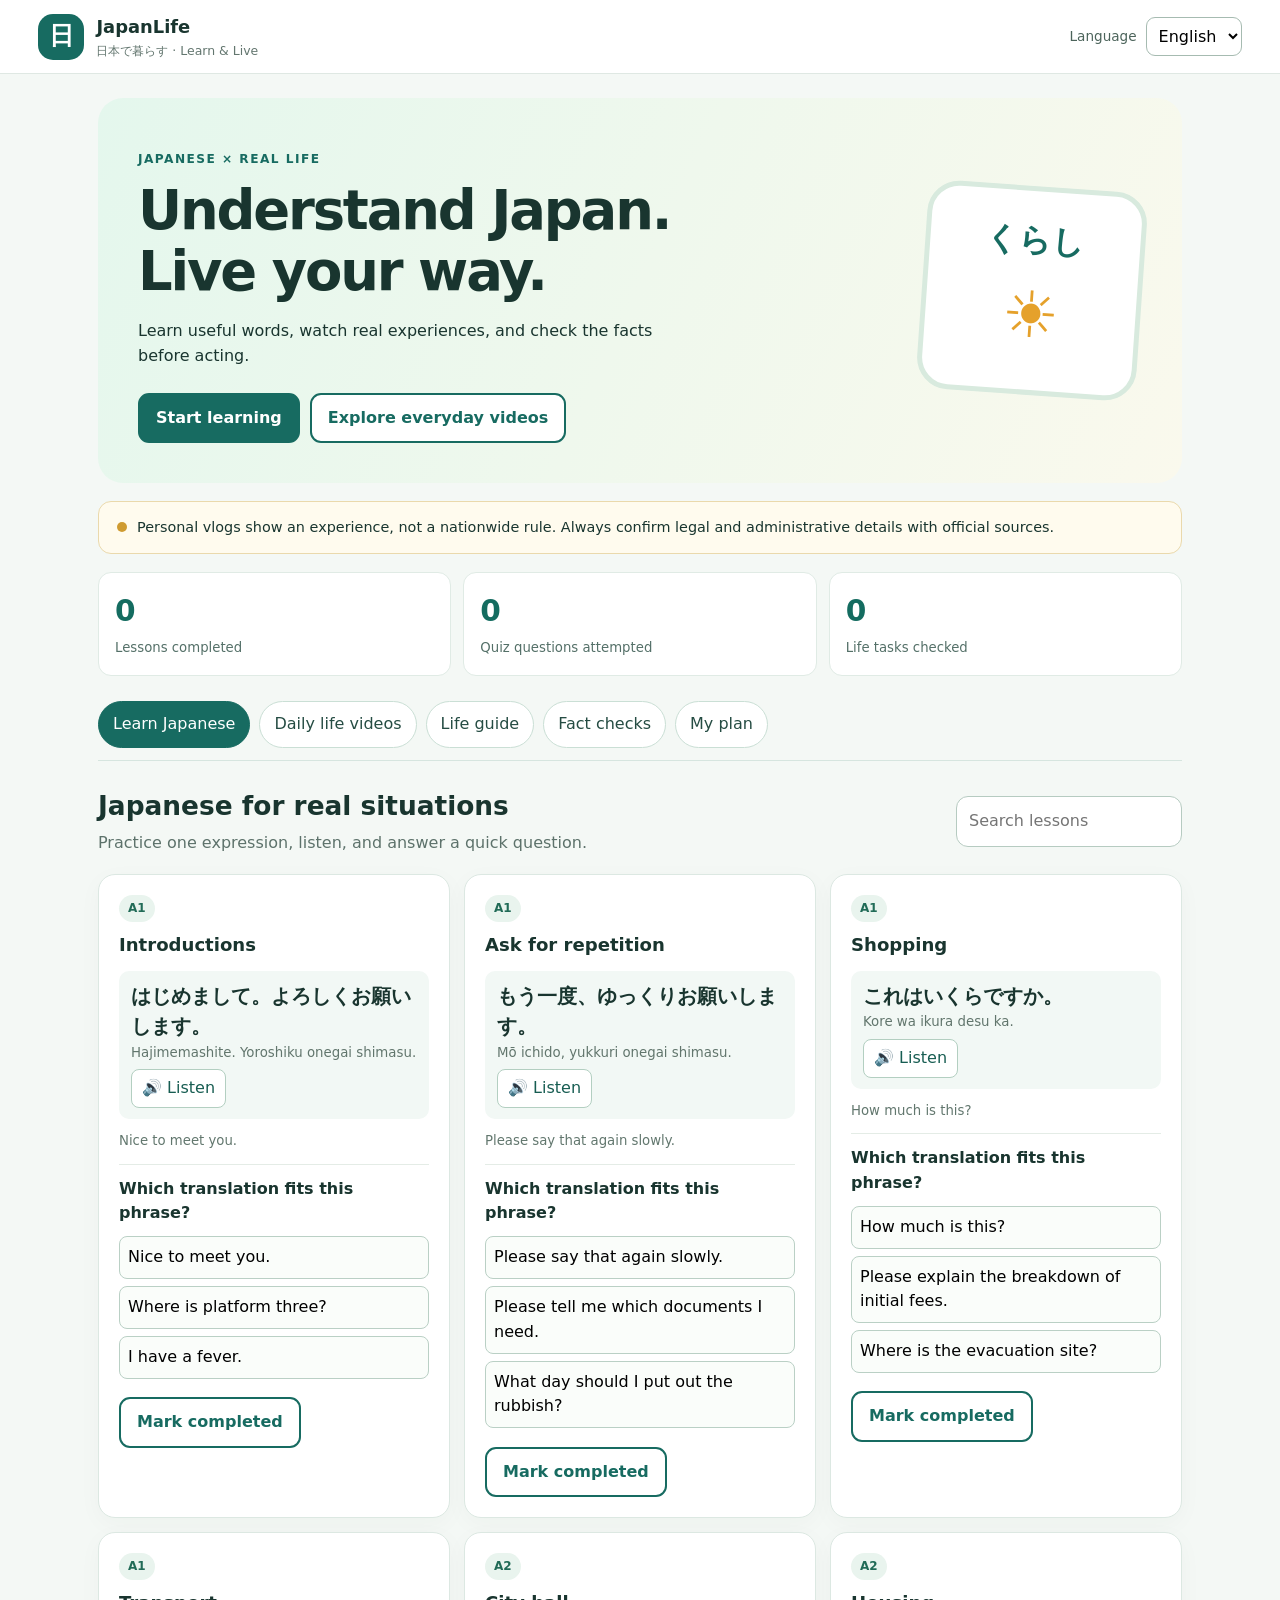
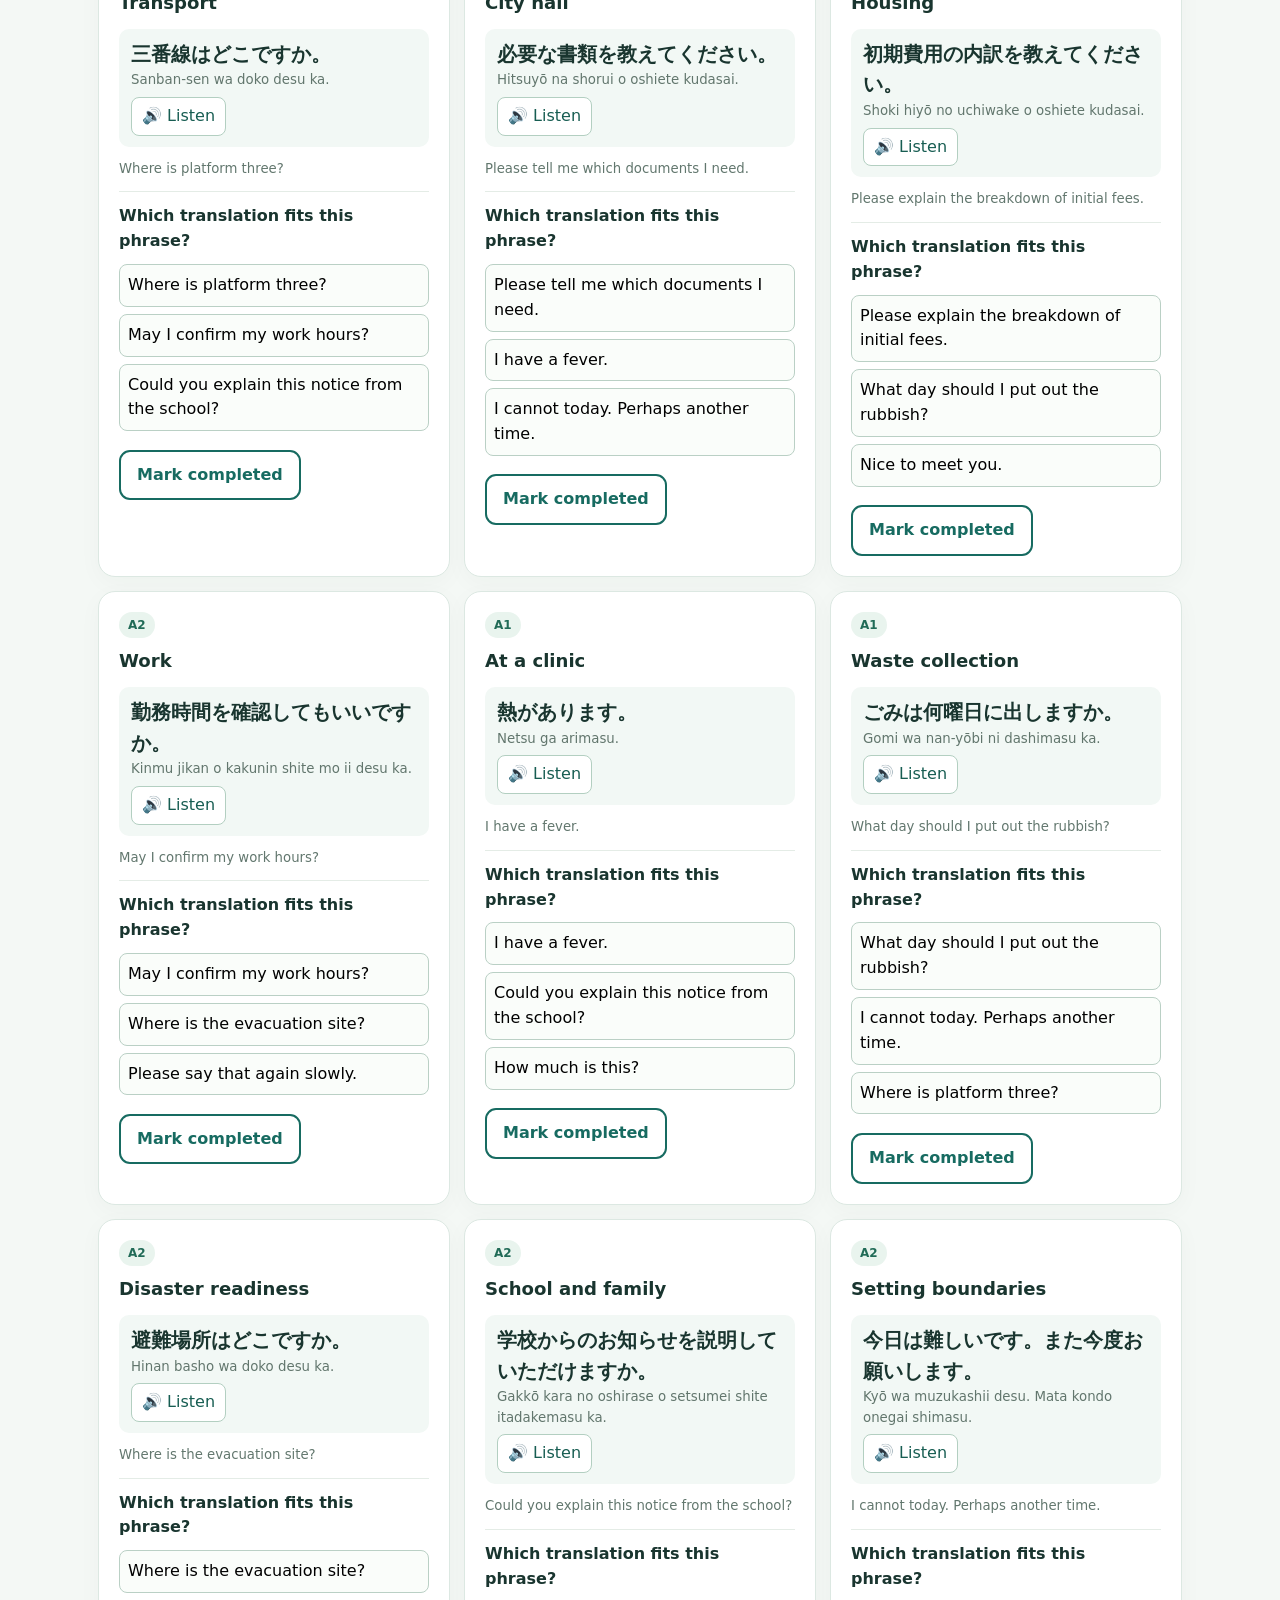
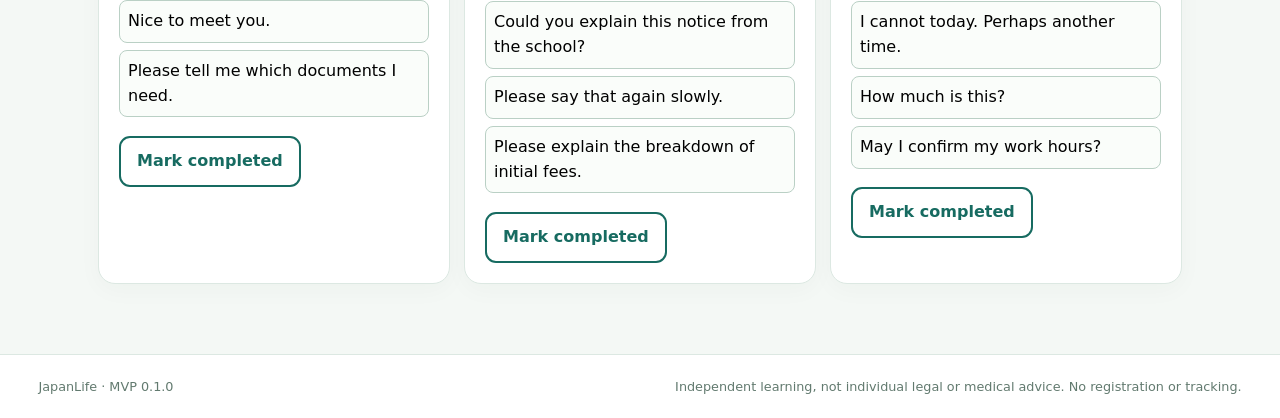
==== index.html @ cf577ec1 "Add JapanLife interactive learning PWA, verified resident vlogs, and Android debug build" ====
<!doctype html>
<html lang="en"><head>
<meta charset="utf-8"><meta name="viewport" content="width=device-width, initial-scale=1">
<meta name="theme-color" content="#14645c">
<meta name="description" content="Learn everyday Japanese, see foreign residents' real experiences, and verify practical information about life in Japan.">
<link rel="manifest" href="./manifest.webmanifest"><link rel="stylesheet" href="./styles.css">
<title>JapanLife | 日本で暮らす</title>
</head><body>
<a href="#main" class="skip">Skip to content</a>
<header class="topbar"><div class="brand"><span class="logo">日</span><span><b>JapanLife</b><small>日本で暮らす · Learn &amp; Live</small></span></div>
<div class="top-actions"><label for="language">Language</label><select id="language" aria-label="Display language"><option value="en">English</option><option value="ja">日本語</option></select></div></header>
<main id="main" class="shell">
<section class="hero"><div><p class="eyebrow" data-t="eyebrow">JAPANESE × REAL LIFE</p><h1 data-t="headline">Understand Japan. Live your way.</h1><p data-t="intro">Learn useful words, watch real experiences, and check the facts before acting.</p><div class="actions"><button id="begin" class="primary" data-t="start">Start learning</button><button id="watchBtn" class="outline" data-t="watch">Explore everyday videos</button></div></div><div class="hero-icon" aria-hidden="true">くらし<br><span>☀</span></div></section>
<div class="notice"><span class="dot"></span><span data-t="principle">Personal vlogs show an experience, not a nationwide rule. Always confirm legal and administrative details with official sources.</span></div>
<div class="stats"><div><b id="completedCount">0</b><span data-t="completed">Lessons completed</span></div><div><b id="practiceCount">0</b><span data-t="practiced">Quiz questions attempted</span></div><div><b id="taskCount">0</b><span data-t="tasksDone">Life tasks checked</span></div></div>
<nav class="tabs" aria-label="Features">
<button data-view="learn" class="active" data-t="learn">Learn Japanese</button>
<button data-view="videos" data-t="videos">Daily life videos</button>
<button data-view="guides" data-t="guides">Life guide</button>
<button data-view="facts" data-t="facts">Fact checks</button>
<button data-view="plan" data-t="plan">My plan</button>
</nav>
<section id="view-learn" class="view"><div class="heading"><div><h2 data-t="learnTitle">Japanese for real situations</h2><p data-t="learnDesc">Practice one expression, listen, and answer a quick question.</p></div><input id="search" type="search" data-placeholder="search" placeholder="Search a topic" aria-label="Search lessons"></div><div id="lessonCards" class="cards"></div></section>
<section id="view-videos" class="view" hidden><div class="heading"><div><h2 data-t="videoTitle">Life, as residents experience it</h2><p data-t="videoDesc">Observe the experience, practice a phrase, then check an official reference. Video links open YouTube only when selected.</p></div></div><div id="videoCards" class="cards"></div></section>
<section id="view-guides" class="view" hidden><div class="heading"><div><h2 data-t="guideTitle">Know what to verify</h2><p data-t="guideDesc">Rules, contracts and social customs are different. Go to the original source for details.</p></div></div><div id="guideCards" class="cards"></div></section>
<section id="view-facts" class="view" hidden><div class="heading"><div><h2 data-t="factsTitle">Check before you worry</h2><p data-t="factsDesc">Replace a scary generalization with a specific verification step.</p></div></div><div id="factCards" class="cards"></div></section>
<section id="view-plan" class="view" hidden><div class="heading"><div><h2 data-t="planTitle">My first steps</h2><p data-t="planDesc">A simple local checklist. Different residents have different obligations.</p></div></div><div id="taskCards" class="checklist"></div><div class="manage"><button id="export" class="outline" data-t="export">Export progress</button><button id="reset" class="outline danger" data-t="reset">Reset progress</button></div></section>
</main>
<footer><span>JapanLife · MVP 0.1.0</span><span data-t="foot">Independent learning, not individual legal or medical advice. No registration or tracking.</span></footer>
<script src="./app.js" defer></script></body></html>
---- styles.css ----
:root{font-family:system-ui,-apple-system,"Segoe UI",sans-serif;color:#19352f;background:#f4f8f5;line-height:1.55;font-size:16px}*{box-sizing:border-box}body{margin:0}button,input,select{font:inherit}button{cursor:pointer}a{color:#126c60}.skip{position:absolute;left:-9999px;top:1rem;background:white;padding:1rem}.skip:focus{left:1rem;z-index:10}.topbar{display:flex;align-items:center;justify-content:space-between;padding:13px max(3vw,18px);background:white;border-bottom:1px solid #dfe8e3;gap:18px}.brand{display:flex;align-items:center;gap:12px}.brand b{font-size:1.12rem;display:block}.brand small{display:block;font-size:.78rem;color:#63766f}.logo{display:grid;place-items:center;width:46px;height:46px;border-radius:15px;background:#176b61;color:white;font-size:25px;font-weight:700}.top-actions{display:flex;gap:9px;align-items:center}.top-actions label{font-size:.85rem;color:#4c645b}.top-actions select{border:1px solid #a6bbb1;border-radius:9px;background:white;padding:8px}.shell{max-width:1120px;margin:auto;padding:24px 18px 70px}.hero{display:flex;align-items:center;justify-content:space-between;gap:24px;padding:40px;background:linear-gradient(115deg,#e4f7ed,#faf9ed);border-radius:25px}.hero h1{font-size:clamp(2rem,4.5vw,3.4rem);line-height:1.12;letter-spacing:-.04em;max-width:640px;margin:8px 0 14px}.hero p{max-width:560px}.eyebrow{color:#176b61;letter-spacing:.12em;font-weight:750;font-size:.76rem}.actions{display:flex;gap:10px;flex-wrap:wrap;margin-top:24px}.primary,.outline{display:inline-block;text-decoration:none;border-radius:11px;padding:11px 16px;border:2px solid #176b61;font-weight:680}.primary{background:#176b61;color:white}.outline{background:white;color:#176b61}.primary:hover,.outline:hover,.tabs button:hover{filter:brightness(.93)}button:focus-visible,a:focus-visible,select:focus-visible,input:focus-visible{outline:3px solid #c88628;outline-offset:2px}.hero-icon{background:white;border:5px solid #d8eade;border-radius:32px;text-align:center;flex:0 0 220px;padding:25px 15px;color:#176b61;font-size:2rem;font-weight:800;transform:rotate(4deg)}.hero-icon span{font-size:4rem;color:#e5a12b}.notice{display:flex;gap:10px;background:#fffbee;border:1px solid #ead9ac;padding:14px 18px;border-radius:13px;margin-top:18px;font-size:.9rem}.dot{width:10px;height:10px;flex:0 0 10px;background:#cf9b31;border-radius:50%;margin-top:6px}.stats{display:grid;grid-template-columns:repeat(3,1fr);gap:12px;margin:18px 0 25px}.stats>div{background:white;border-radius:13px;border:1px solid #e0ebe5;padding:16px}.stats b{display:block;color:#146c60;font-size:1.85rem}.stats span{font-size:.83rem;color:#547068}.tabs{display:flex;flex-wrap:wrap;gap:9px;border-bottom:1px solid #d6e5df;padding-bottom:12px}.tabs button{border:1px solid #cadfd5;background:white;padding:10px 14px;border-radius:100px;color:#254c43}.tabs button.active{background:#176b61;color:white;border-color:#176b61}.heading{display:flex;align-items:center;justify-content:space-between;gap:18px;margin:25px 0 18px}.heading h2{margin:0;font-size:1.65rem}.heading p{margin:4px 0 0;color:#5d726b}.heading input{max-width:300px;padding:12px;border:1px solid #b6cbc1;border-radius:12px}.cards{display:grid;grid-template-columns:repeat(auto-fill,minmax(290px,1fr));gap:14px}.card{background:white;padding:20px;border-radius:17px;border:1px solid #dce8e2;box-shadow:0 6px 24px #153d2608}.card h3{margin:9px 0 8px;font-size:1.13rem}.card p{margin:9px 0}.pill{display:inline-block;background:#e9f4ee;color:#216b57;border-radius:100px;padding:4px 9px;font-size:.75rem;font-weight:700}.pill.warning{background:#fff2db;color:#865b18}.phrase{background:#f2f8f5;border-radius:10px;padding:11px 12px;margin:12px 0}.phrase strong{font-size:1.23rem;display:block}.phrase small{display:block;color:#62766d}.phrase button{border:1px solid #b3cfc1;border-radius:8px;background:white;padding:6px 10px;margin-top:6px;color:#175d52}.quiz{border-top:1px solid #e4ece6;margin-top:12px;padding-top:12px}.choices{display:flex;flex-direction:column;align-items:stretch;gap:7px;margin-top:10px}.choices button{border:1px solid #bad0c5;background:#fafdfa;border-radius:8px;padding:8px;text-align:left}.choices button.correct{background:#e6f7e5;border-color:#56a268}.choices button.wrong{background:#fff0ef;border-color:#c57972}.feedback{min-height:1.3em;font-size:.88rem;font-weight:650}.card .links{display:flex;gap:12px;flex-wrap:wrap;margin-top:15px}.card .links a{overflow-wrap:anywhere;font-weight:650;font-size:.9rem}.meta{font-size:.83rem;color:#62776e}.watch{border-left:4px solid #dfad4f;padding-left:10px;background:#fffaf0}.checklist{display:grid;gap:9px;max-width:800px}.check{display:flex;align-items:center;gap:12px;padding:15px;background:white;border-radius:13px;border:1px solid #dce8e2}.check input{width:21px;height:21px;accent-color:#176b61}.check span{flex:1}.manage{display:flex;gap:10px;flex-wrap:wrap;margin-top:20px}.danger{color:#a94339;border-color:#d5a7a1}footer{display:flex;justify-content:space-between;gap:10px;padding:22px max(3vw,18px);font-size:.8rem;color:#627a6f;background:white;border-top:1px solid #dce8e2}[hidden]{display:none!important}@media(max-width:670px){.hero{padding:25px 20px}.hero-icon{display:none}.stats b{font-size:1.45rem}.stats>div{padding:10px}.heading{align-items:stretch;flex-direction:column}.heading input{max-width:none}.top-actions label{display:none}footer{flex-direction:column}.shell{padding:16px 12px 50px}.card{padding:16px}}
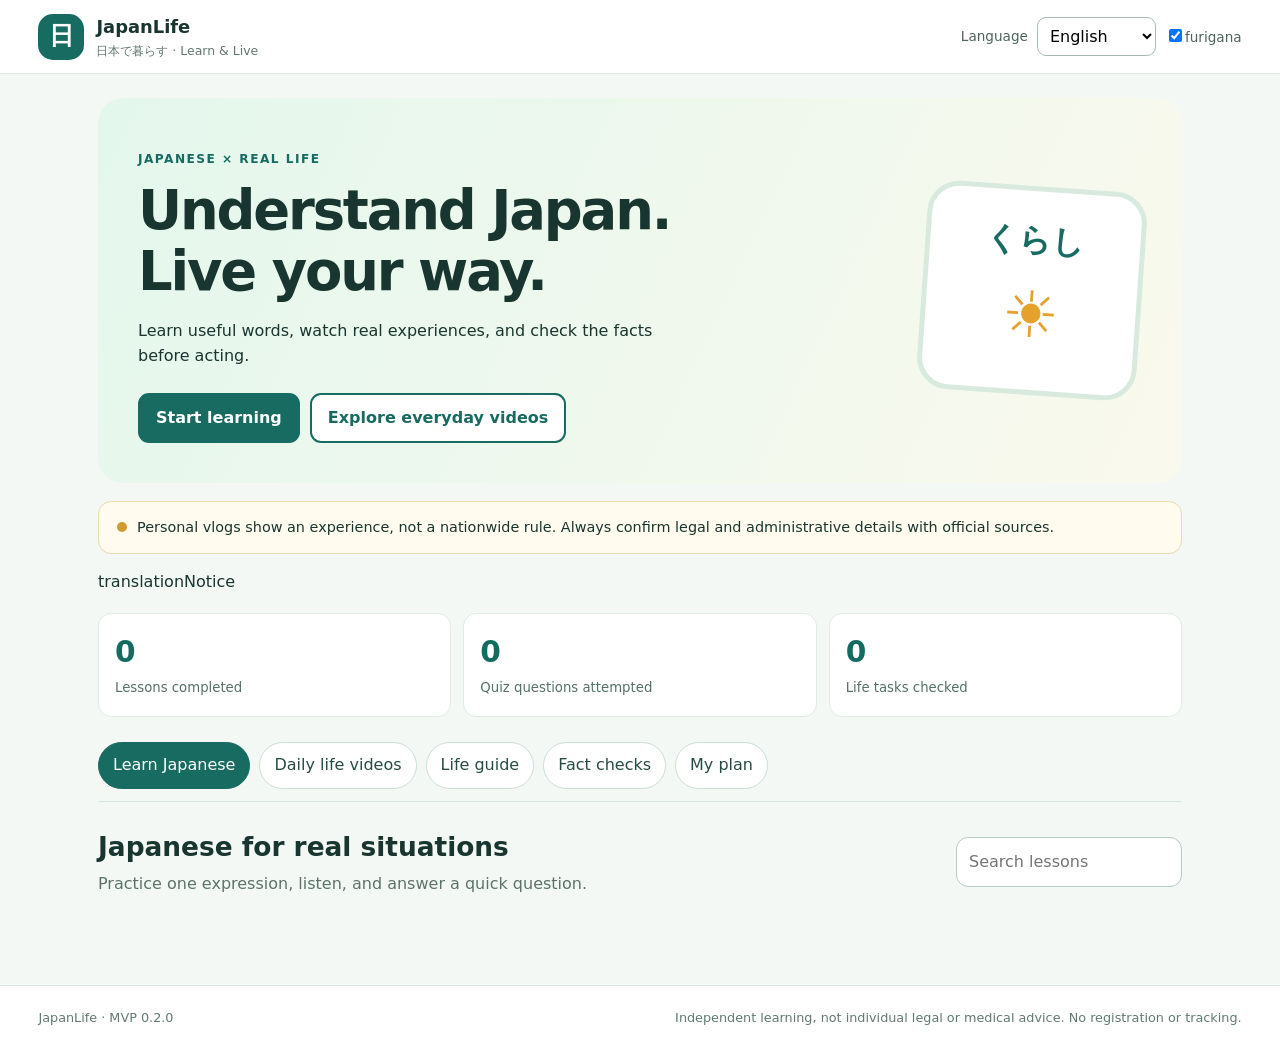
==== commit 7678c2a7: "Enable multilingual UI, ruby settings, and updated Android assets: index.html" ====
--- a/index.html
+++ b/index.html
@@ -8,11 +8,11 @@
 </head><body>
 <a href="#main" class="skip">Skip to content</a>
 <header class="topbar"><div class="brand"><span class="logo">日</span><span><b>JapanLife</b><small>日本で暮らす · Learn &amp; Live</small></span></div>
-<div class="top-actions"><label for="language">Language</label><select id="language" aria-label="Display language"><option value="en">English</option><option value="ja">日本語</option></select></div></header>
+<div class="top-actions"><label for="language" class="language-label">Language</label><select id="language" aria-label="Display language"><option value="en">English</option><option value="ja">日本語</option><option value="zh">简体中文</option><option value="vi">Tiếng Việt</option><option value="ne">नेपाली</option></select><label class="ruby-control" for="furigana"><input type="checkbox" id="furigana" checked><span data-t="furigana">Show furigana</span></label></div></header>
 <main id="main" class="shell">
 <section class="hero"><div><p class="eyebrow" data-t="eyebrow">JAPANESE × REAL LIFE</p><h1 data-t="headline">Understand Japan. Live your way.</h1><p data-t="intro">Learn useful words, watch real experiences, and check the facts before acting.</p><div class="actions"><button id="begin" class="primary" data-t="start">Start learning</button><button id="watchBtn" class="outline" data-t="watch">Explore everyday videos</button></div></div><div class="hero-icon" aria-hidden="true">くらし<br><span>☀</span></div></section>
 <div class="notice"><span class="dot"></span><span data-t="principle">Personal vlogs show an experience, not a nationwide rule. Always confirm legal and administrative details with official sources.</span></div>
-<div class="stats"><div><b id="completedCount">0</b><span data-t="completed">Lessons completed</span></div><div><b id="practiceCount">0</b><span data-t="practiced">Quiz questions attempted</span></div><div><b id="taskCount">0</b><span data-t="tasksDone">Life tasks checked</span></div></div>
+<p class="translation-notice" data-t="translationNotice">Translations are beta; verify important information with official sources.</p><div class="stats"><div><b id="completedCount">0</b><span data-t="completed">Lessons completed</span></div><div><b id="practiceCount">0</b><span data-t="practiced">Quiz questions attempted</span></div><div><b id="taskCount">0</b><span data-t="tasksDone">Life tasks checked</span></div></div>
 <nav class="tabs" aria-label="Features">
 <button data-view="learn" class="active" data-t="learn">Learn Japanese</button>
 <button data-view="videos" data-t="videos">Daily life videos</button>
@@ -26,5 +26,5 @@
 <section id="view-facts" class="view" hidden><div class="heading"><div><h2 data-t="factsTitle">Check before you worry</h2><p data-t="factsDesc">Replace a scary generalization with a specific verification step.</p></div></div><div id="factCards" class="cards"></div></section>
 <section id="view-plan" class="view" hidden><div class="heading"><div><h2 data-t="planTitle">My first steps</h2><p data-t="planDesc">A simple local checklist. Different residents have different obligations.</p></div></div><div id="taskCards" class="checklist"></div><div class="manage"><button id="export" class="outline" data-t="export">Export progress</button><button id="reset" class="outline danger" data-t="reset">Reset progress</button></div></section>
 </main>
-<footer><span>JapanLife · MVP 0.1.0</span><span data-t="foot">Independent learning, not individual legal or medical advice. No registration or tracking.</span></footer>
-<script src="./app.js" defer></script></body></html>+<footer><span>JapanLife · MVP 0.2.0</span><span data-t="foot">Independent learning, not individual legal or medical advice. No registration or tracking.</span></footer>
+<script src="./i18n.js" defer></script><script src="./furigana.js" defer></script><script src="./app.js" defer></script></body></html>
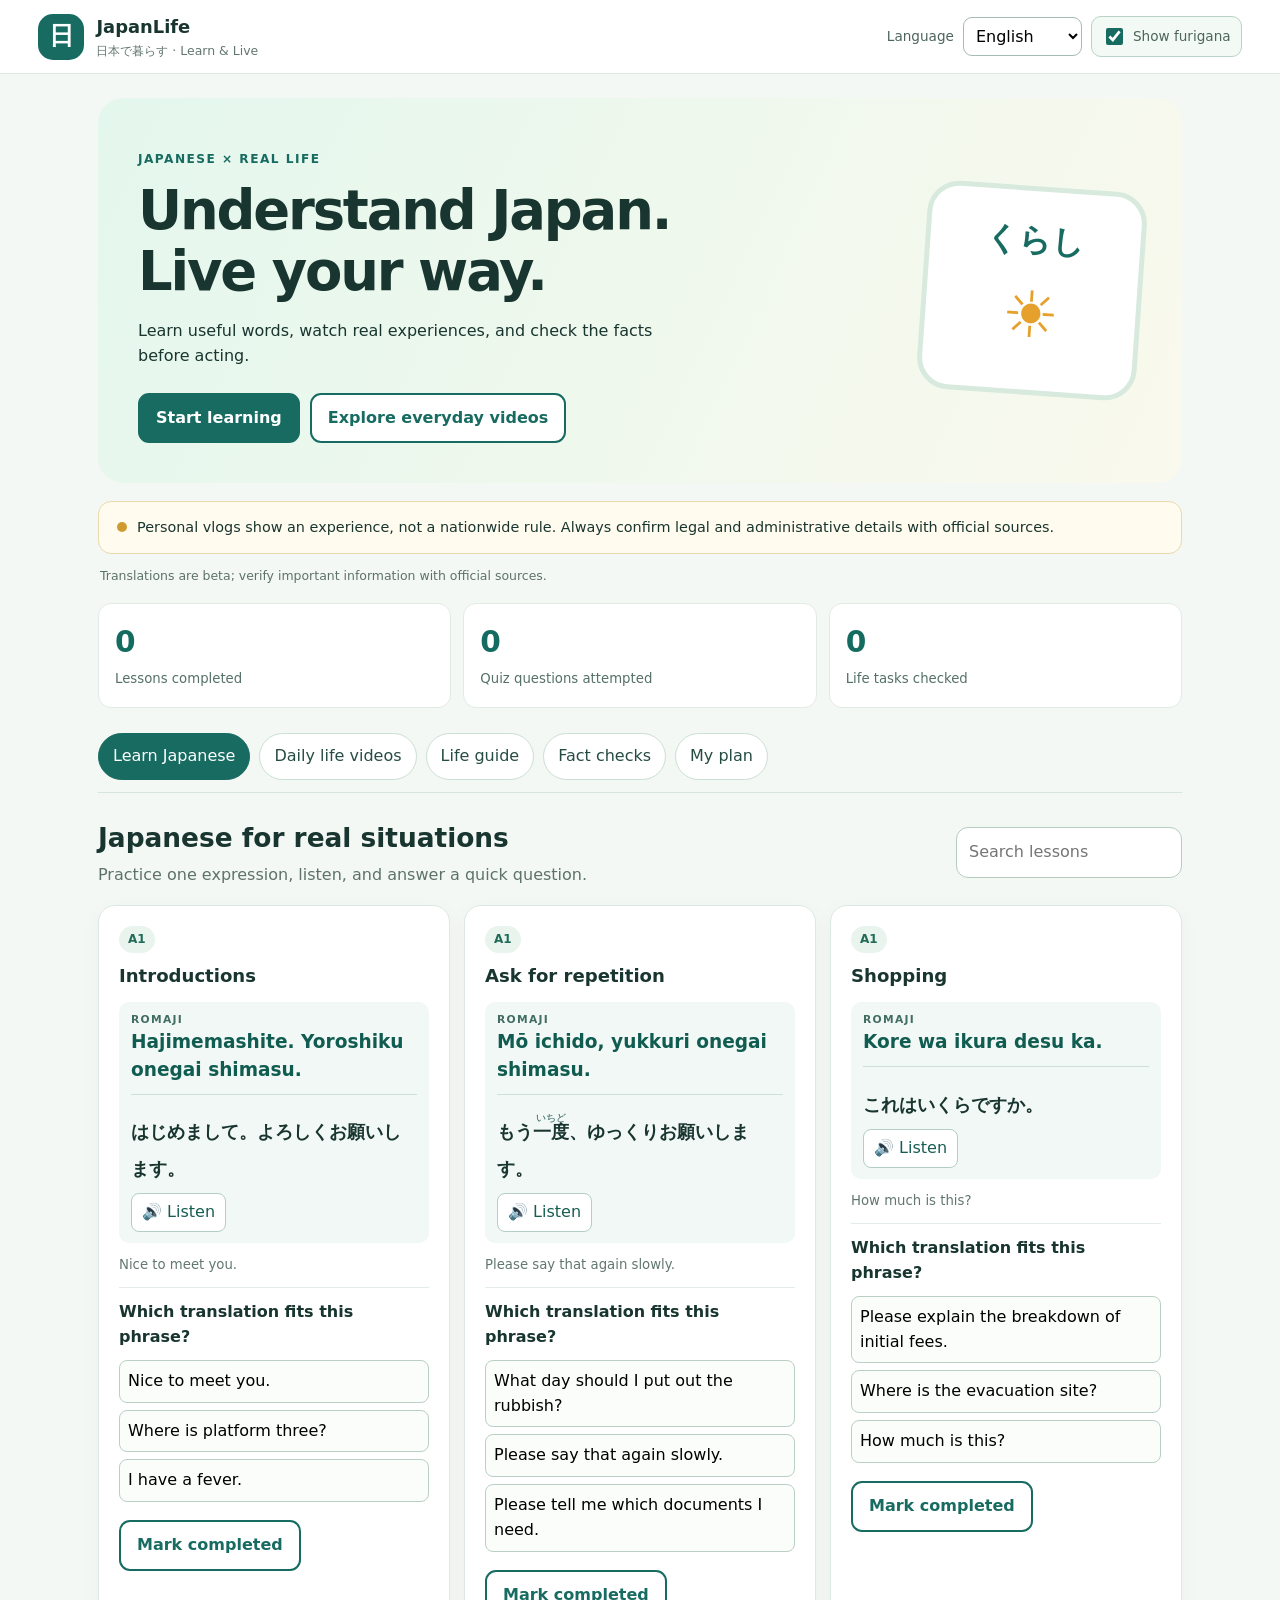
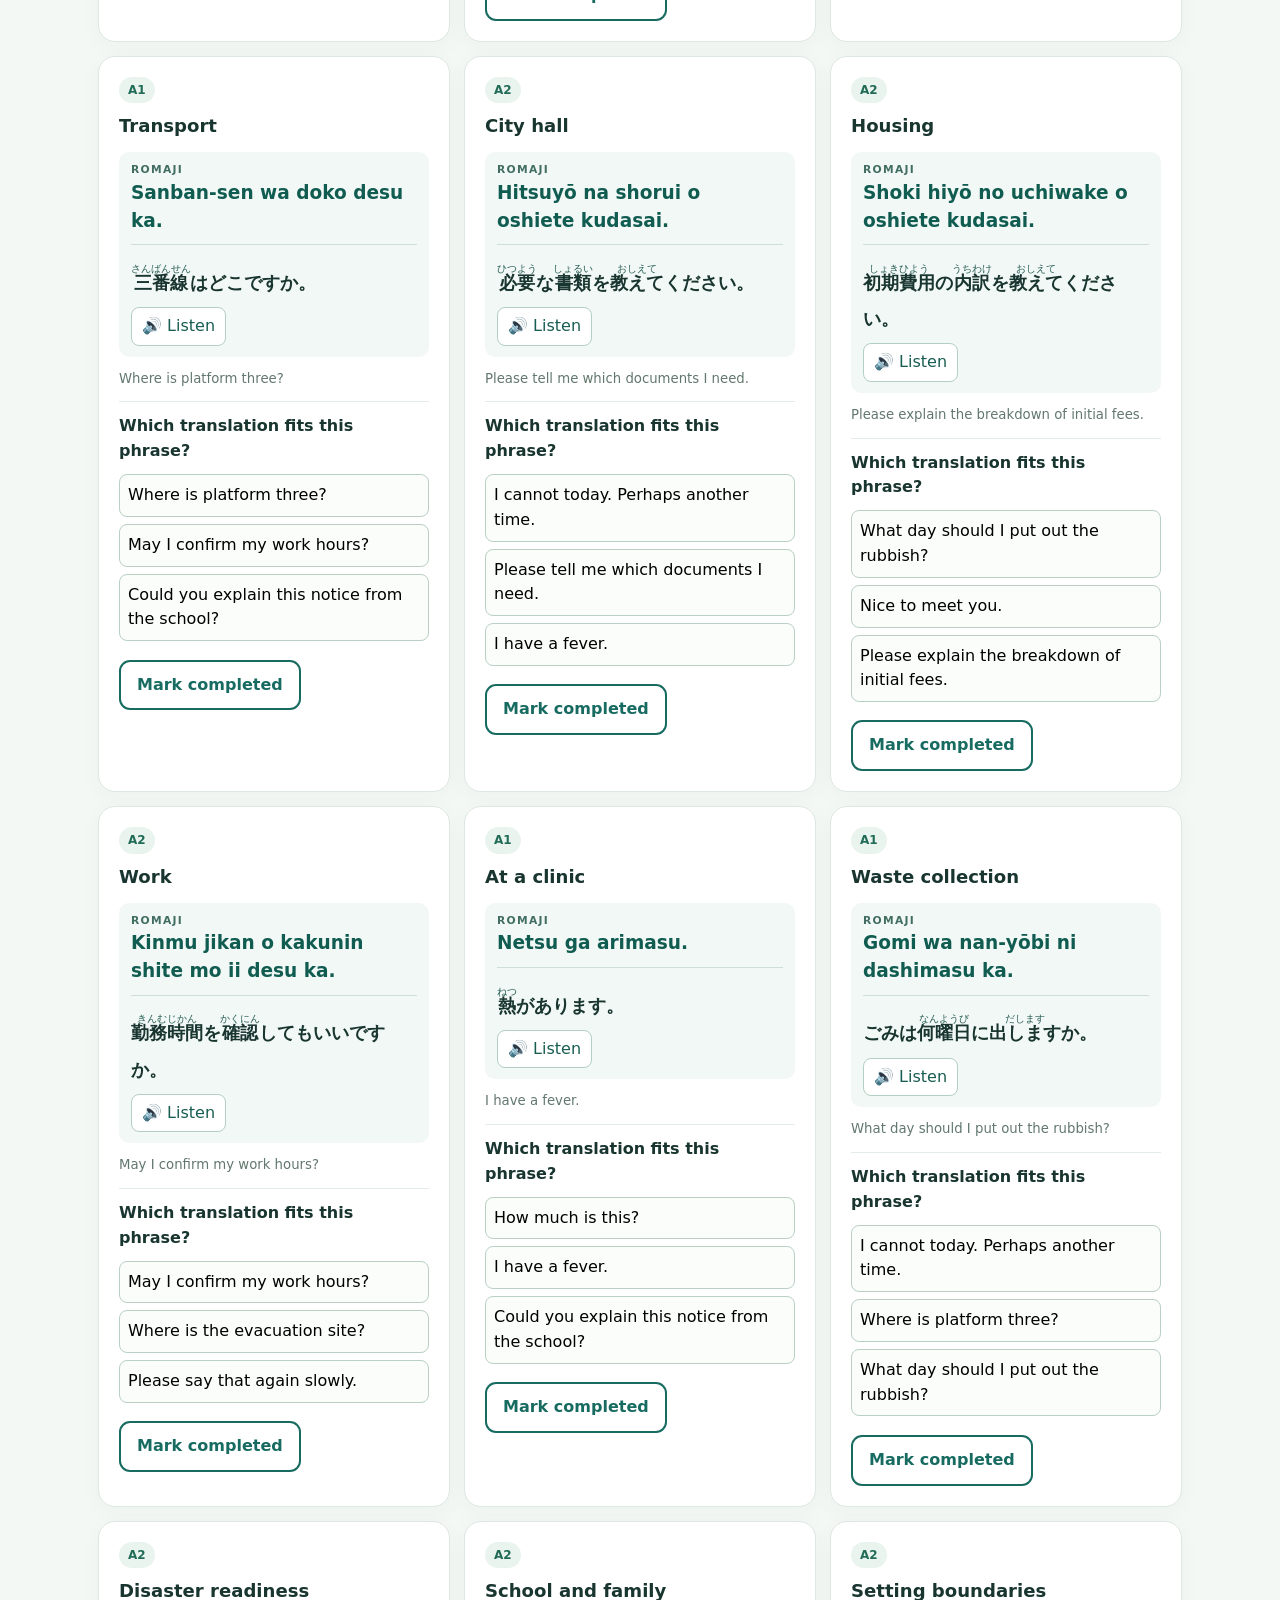
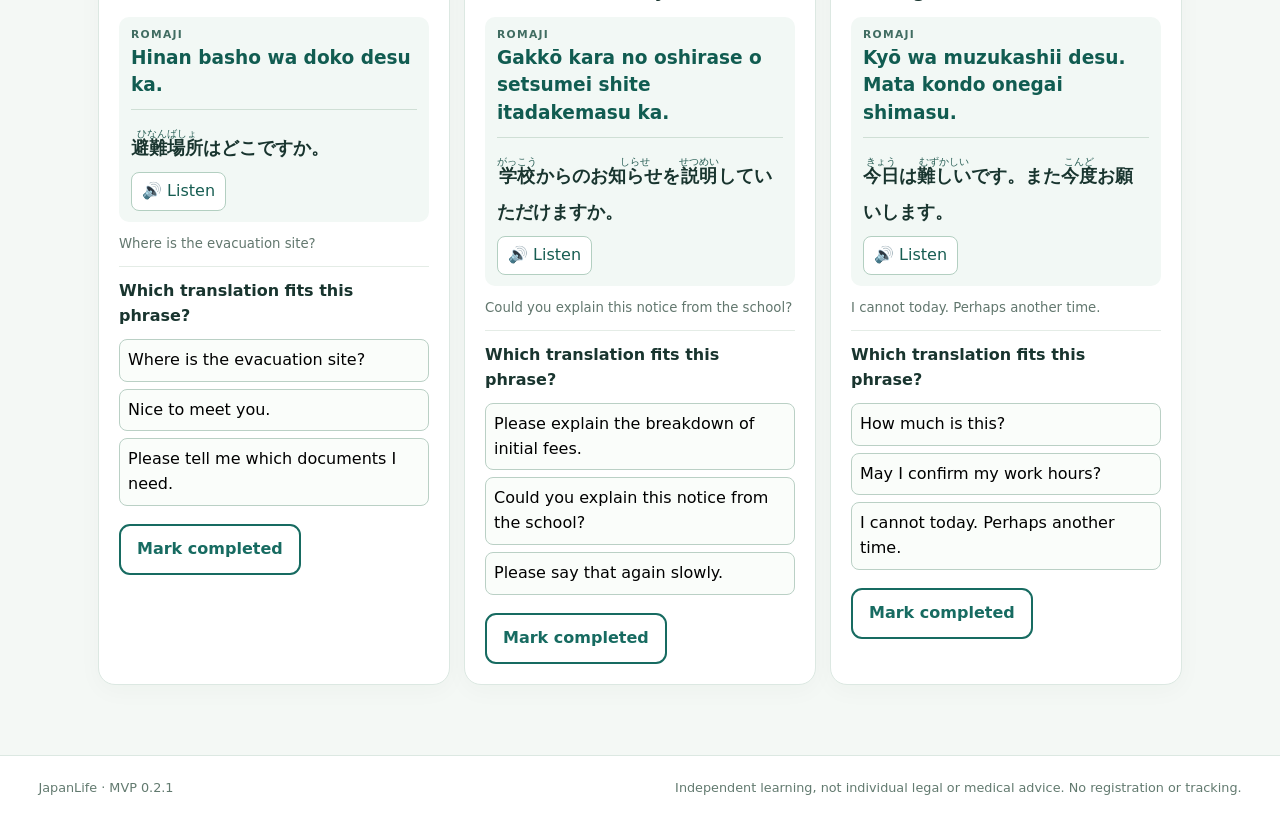
==== commit 619ba11e: "Update app version in footer" ====
--- a/index.html
+++ b/index.html
@@ -26,5 +26,5 @@
 <section id="view-facts" class="view" hidden><div class="heading"><div><h2 data-t="factsTitle">Check before you worry</h2><p data-t="factsDesc">Replace a scary generalization with a specific verification step.</p></div></div><div id="factCards" class="cards"></div></section>
 <section id="view-plan" class="view" hidden><div class="heading"><div><h2 data-t="planTitle">My first steps</h2><p data-t="planDesc">A simple local checklist. Different residents have different obligations.</p></div></div><div id="taskCards" class="checklist"></div><div class="manage"><button id="export" class="outline" data-t="export">Export progress</button><button id="reset" class="outline danger" data-t="reset">Reset progress</button></div></section>
 </main>
-<footer><span>JapanLife · MVP 0.2.0</span><span data-t="foot">Independent learning, not individual legal or medical advice. No registration or tracking.</span></footer>
+<footer><span>JapanLife · MVP 0.2.1</span><span data-t="foot">Independent learning, not individual legal or medical advice. No registration or tracking.</span></footer>
 <script src="./i18n.js" defer></script><script src="./furigana.js" defer></script><script src="./app.js" defer></script></body></html>
--- a/styles.css
+++ b/styles.css
@@ -1 +1,54 @@
-:root{font-family:system-ui,-apple-system,"Segoe UI",sans-serif;color:#19352f;background:#f4f8f5;line-height:1.55;font-size:16px}*{box-sizing:border-box}body{margin:0}button,input,select{font:inherit}button{cursor:pointer}a{color:#126c60}.skip{position:absolute;left:-9999px;top:1rem;background:white;padding:1rem}.skip:focus{left:1rem;z-index:10}.topbar{display:flex;align-items:center;justify-content:space-between;padding:13px max(3vw,18px);background:white;border-bottom:1px solid #dfe8e3;gap:18px}.brand{display:flex;align-items:center;gap:12px}.brand b{font-size:1.12rem;display:block}.brand small{display:block;font-size:.78rem;color:#63766f}.logo{display:grid;place-items:center;width:46px;height:46px;border-radius:15px;background:#176b61;color:white;font-size:25px;font-weight:700}.top-actions{display:flex;gap:9px;align-items:center}.top-actions label{font-size:.85rem;color:#4c645b}.top-actions select{border:1px solid #a6bbb1;border-radius:9px;background:white;padding:8px}.shell{max-width:1120px;margin:auto;padding:24px 18px 70px}.hero{display:flex;align-items:center;justify-content:space-between;gap:24px;padding:40px;background:linear-gradient(115deg,#e4f7ed,#faf9ed);border-radius:25px}.hero h1{font-size:clamp(2rem,4.5vw,3.4rem);line-height:1.12;letter-spacing:-.04em;max-width:640px;margin:8px 0 14px}.hero p{max-width:560px}.eyebrow{color:#176b61;letter-spacing:.12em;font-weight:750;font-size:.76rem}.actions{display:flex;gap:10px;flex-wrap:wrap;margin-top:24px}.primary,.outline{display:inline-block;text-decoration:none;border-radius:11px;padding:11px 16px;border:2px solid #176b61;font-weight:680}.primary{background:#176b61;color:white}.outline{background:white;color:#176b61}.primary:hover,.outline:hover,.tabs button:hover{filter:brightness(.93)}button:focus-visible,a:focus-visible,select:focus-visible,input:focus-visible{outline:3px solid #c88628;outline-offset:2px}.hero-icon{background:white;border:5px solid #d8eade;border-radius:32px;text-align:center;flex:0 0 220px;padding:25px 15px;color:#176b61;font-size:2rem;font-weight:800;transform:rotate(4deg)}.hero-icon span{font-size:4rem;color:#e5a12b}.notice{display:flex;gap:10px;background:#fffbee;border:1px solid #ead9ac;padding:14px 18px;border-radius:13px;margin-top:18px;font-size:.9rem}.dot{width:10px;height:10px;flex:0 0 10px;background:#cf9b31;border-radius:50%;margin-top:6px}.stats{display:grid;grid-template-columns:repeat(3,1fr);gap:12px;margin:18px 0 25px}.stats>div{background:white;border-radius:13px;border:1px solid #e0ebe5;padding:16px}.stats b{display:block;color:#146c60;font-size:1.85rem}.stats span{font-size:.83rem;color:#547068}.tabs{display:flex;flex-wrap:wrap;gap:9px;border-bottom:1px solid #d6e5df;padding-bottom:12px}.tabs button{border:1px solid #cadfd5;background:white;padding:10px 14px;border-radius:100px;color:#254c43}.tabs button.active{background:#176b61;color:white;border-color:#176b61}.heading{display:flex;align-items:center;justify-content:space-between;gap:18px;margin:25px 0 18px}.heading h2{margin:0;font-size:1.65rem}.heading p{margin:4px 0 0;color:#5d726b}.heading input{max-width:300px;padding:12px;border:1px solid #b6cbc1;border-radius:12px}.cards{display:grid;grid-template-columns:repeat(auto-fill,minmax(290px,1fr));gap:14px}.card{background:white;padding:20px;border-radius:17px;border:1px solid #dce8e2;box-shadow:0 6px 24px #153d2608}.card h3{margin:9px 0 8px;font-size:1.13rem}.card p{margin:9px 0}.pill{display:inline-block;background:#e9f4ee;color:#216b57;border-radius:100px;padding:4px 9px;font-size:.75rem;font-weight:700}.pill.warning{background:#fff2db;color:#865b18}.phrase{background:#f2f8f5;border-radius:10px;padding:11px 12px;margin:12px 0}.phrase strong{font-size:1.23rem;display:block}.phrase small{display:block;color:#62766d}.phrase button{border:1px solid #b3cfc1;border-radius:8px;background:white;padding:6px 10px;margin-top:6px;color:#175d52}.quiz{border-top:1px solid #e4ece6;margin-top:12px;padding-top:12px}.choices{display:flex;flex-direction:column;align-items:stretch;gap:7px;margin-top:10px}.choices button{border:1px solid #bad0c5;background:#fafdfa;border-radius:8px;padding:8px;text-align:left}.choices button.correct{background:#e6f7e5;border-color:#56a268}.choices button.wrong{background:#fff0ef;border-color:#c57972}.feedback{min-height:1.3em;font-size:.88rem;font-weight:650}.card .links{display:flex;gap:12px;flex-wrap:wrap;margin-top:15px}.card .links a{overflow-wrap:anywhere;font-weight:650;font-size:.9rem}.meta{font-size:.83rem;color:#62776e}.watch{border-left:4px solid #dfad4f;padding-left:10px;background:#fffaf0}.checklist{display:grid;gap:9px;max-width:800px}.check{display:flex;align-items:center;gap:12px;padding:15px;background:white;border-radius:13px;border:1px solid #dce8e2}.check input{width:21px;height:21px;accent-color:#176b61}.check span{flex:1}.manage{display:flex;gap:10px;flex-wrap:wrap;margin-top:20px}.danger{color:#a94339;border-color:#d5a7a1}footer{display:flex;justify-content:space-between;gap:10px;padding:22px max(3vw,18px);font-size:.8rem;color:#627a6f;background:white;border-top:1px solid #dce8e2}[hidden]{display:none!important}@media(max-width:670px){.hero{padding:25px 20px}.hero-icon{display:none}.stats b{font-size:1.45rem}.stats>div{padding:10px}.heading{align-items:stretch;flex-direction:column}.heading input{max-width:none}.top-actions label{display:none}footer{flex-direction:column}.shell{padding:16px 12px 50px}.card{padding:16px}}+:root{font-family:system-ui,-apple-system,"Segoe UI",sans-serif;color:#19352f;background:#f4f8f5;line-height:1.55;font-size:16px}*{box-sizing:border-box}body{margin:0}button,input,select{font:inherit}button{cursor:pointer}a{color:#126c60}.skip{position:absolute;left:-9999px;top:1rem;background:white;padding:1rem}.skip:focus{left:1rem;z-index:10}.topbar{display:flex;align-items:center;justify-content:space-between;padding:13px max(3vw,18px);background:white;border-bottom:1px solid #dfe8e3;gap:18px}.brand{display:flex;align-items:center;gap:12px}.brand b{font-size:1.12rem;display:block}.brand small{display:block;font-size:.78rem;color:#63766f}.logo{display:grid;place-items:center;width:46px;height:46px;border-radius:15px;background:#176b61;color:white;font-size:25px;font-weight:700}.top-actions{display:flex;gap:9px;align-items:center}.top-actions label{font-size:.85rem;color:#4c645b}.top-actions select{border:1px solid #a6bbb1;border-radius:9px;background:white;padding:8px}.shell{max-width:1120px;margin:auto;padding:24px 18px 70px}.hero{display:flex;align-items:center;justify-content:space-between;gap:24px;padding:40px;background:linear-gradient(115deg,#e4f7ed,#faf9ed);border-radius:25px}.hero h1{font-size:clamp(2rem,4.5vw,3.4rem);line-height:1.12;letter-spacing:-.04em;max-width:640px;margin:8px 0 14px}.hero p{max-width:560px}.eyebrow{color:#176b61;letter-spacing:.12em;font-weight:750;font-size:.76rem}.actions{display:flex;gap:10px;flex-wrap:wrap;margin-top:24px}.primary,.outline{display:inline-block;text-decoration:none;border-radius:11px;padding:11px 16px;border:2px solid #176b61;font-weight:680}.primary{background:#176b61;color:white}.outline{background:white;color:#176b61}.primary:hover,.outline:hover,.tabs button:hover{filter:brightness(.93)}button:focus-visible,a:focus-visible,select:focus-visible,input:focus-visible{outline:3px solid #c88628;outline-offset:2px}.hero-icon{background:white;border:5px solid #d8eade;border-radius:32px;text-align:center;flex:0 0 220px;padding:25px 15px;color:#176b61;font-size:2rem;font-weight:800;transform:rotate(4deg)}.hero-icon span{font-size:4rem;color:#e5a12b}.notice{display:flex;gap:10px;background:#fffbee;border:1px solid #ead9ac;padding:14px 18px;border-radius:13px;margin-top:18px;font-size:.9rem}.dot{width:10px;height:10px;flex:0 0 10px;background:#cf9b31;border-radius:50%;margin-top:6px}.stats{display:grid;grid-template-columns:repeat(3,1fr);gap:12px;margin:18px 0 25px}.stats>div{background:white;border-radius:13px;border:1px solid #e0ebe5;padding:16px}.stats b{display:block;color:#146c60;font-size:1.85rem}.stats span{font-size:.83rem;color:#547068}.tabs{display:flex;flex-wrap:wrap;gap:9px;border-bottom:1px solid #d6e5df;padding-bottom:12px}.tabs button{border:1px solid #cadfd5;background:white;padding:10px 14px;border-radius:100px;color:#254c43}.tabs button.active{background:#176b61;color:white;border-color:#176b61}.heading{display:flex;align-items:center;justify-content:space-between;gap:18px;margin:25px 0 18px}.heading h2{margin:0;font-size:1.65rem}.heading p{margin:4px 0 0;color:#5d726b}.heading input{max-width:300px;padding:12px;border:1px solid #b6cbc1;border-radius:12px}.cards{display:grid;grid-template-columns:repeat(auto-fill,minmax(290px,1fr));gap:14px}.card{background:white;padding:20px;border-radius:17px;border:1px solid #dce8e2;box-shadow:0 6px 24px #153d2608}.card h3{margin:9px 0 8px;font-size:1.13rem}.card p{margin:9px 0}.pill{display:inline-block;background:#e9f4ee;color:#216b57;border-radius:100px;padding:4px 9px;font-size:.75rem;font-weight:700}.pill.warning{background:#fff2db;color:#865b18}.phrase{background:#f2f8f5;border-radius:10px;padding:11px 12px;margin:12px 0}.phrase strong{font-size:1.23rem;display:block}.phrase small{display:block;color:#62766d}.phrase button{border:1px solid #b3cfc1;border-radius:8px;background:white;padding:6px 10px;margin-top:6px;color:#175d52}.quiz{border-top:1px solid #e4ece6;margin-top:12px;padding-top:12px}.choices{display:flex;flex-direction:column;align-items:stretch;gap:7px;margin-top:10px}.choices button{border:1px solid #bad0c5;background:#fafdfa;border-radius:8px;padding:8px;text-align:left}.choices button.correct{background:#e6f7e5;border-color:#56a268}.choices button.wrong{background:#fff0ef;border-color:#c57972}.feedback{min-height:1.3em;font-size:.88rem;font-weight:650}.card .links{display:flex;gap:12px;flex-wrap:wrap;margin-top:15px}.card .links a{overflow-wrap:anywhere;font-weight:650;font-size:.9rem}.meta{font-size:.83rem;color:#62776e}.watch{border-left:4px solid #dfad4f;padding-left:10px;background:#fffaf0}.checklist{display:grid;gap:9px;max-width:800px}.check{display:flex;align-items:center;gap:12px;padding:15px;background:white;border-radius:13px;border:1px solid #dce8e2}.check input{width:21px;height:21px;accent-color:#176b61}.check span{flex:1}.manage{display:flex;gap:10px;flex-wrap:wrap;margin-top:20px}.danger{color:#a94339;border-color:#d5a7a1}footer{display:flex;justify-content:space-between;gap:10px;padding:22px max(3vw,18px);font-size:.8rem;color:#627a6f;background:white;border-top:1px solid #dce8e2}[hidden]{display:none!important}@media(max-width:670px){.hero{padding:25px 20px}.hero-icon{display:none}.stats b{font-size:1.45rem}.stats>div{padding:10px}.heading{align-items:stretch;flex-direction:column}.heading input{max-width:none}.top-actions label{display:none}footer{flex-direction:column}.shell{padding:16px 12px 50px}.card{padding:16px}}
+/* Bilingual and furigana controls */
+.top-actions { flex-wrap: wrap; justify-content: flex-end; }
+.ruby-control { display:inline-flex; gap:7px; align-items:center; font-size:.82rem; padding:8px 10px; border:1px solid #b9d3c7; border-radius:10px; background:#f3faf6; cursor:pointer; white-space:nowrap; }
+.ruby-control input { width:17px; height:17px; accent-color:#176b61; }
+.translation-notice { font-size:.78rem; color:#5d726b; margin:12px 2px 0; }
+ruby { ruby-align:center; }
+ruby rt { font-size:.57em; color:#245b52; font-weight:500; line-height:1.15; }
+ruby rp { display:none; }
+.phrase strong { line-height:2.15; padding-top:.4em; }
+.card h3 ruby { line-height:1.95; }
+@media(max-width:670px){
+  .topbar { flex-wrap:wrap; }
+  .top-actions { width:100%; justify-content:space-between; }
+  .top-actions select { max-width:52%; }
+  .top-actions .language-label { display:none; }
+}
+
+/* Study order: romanized reading -> Japanese with ruby -> localized meaning. */
+.phrase .romaji-first {
+  display: flex;
+  flex-direction: column;
+  gap: 2px;
+  margin-bottom: 14px;
+  padding-bottom: 10px;
+  border-bottom: 1px solid #cfdfd5;
+}
+.phrase .romaji-label {
+  width: fit-content;
+  font-size: .67rem;
+  line-height: 1.25;
+  letter-spacing: .12em;
+  color: #416d62;
+  font-weight: 750;
+}
+.phrase .romaji-text {
+  font-size: 1.16rem;
+  line-height: 1.5;
+  font-weight: 720;
+  color: #115c51;
+  overflow-wrap: anywhere;
+}
+.phrase strong.japanese-text {
+  display: block;
+  padding-top: .3em;
+  font-size: 1.13rem;
+  line-height: 2;
+}
+.phrase .meaning-after {
+  display: block;
+  margin: 6px 0 8px;
+  font-size: .9rem;
+  color: #4f6a60;
+}
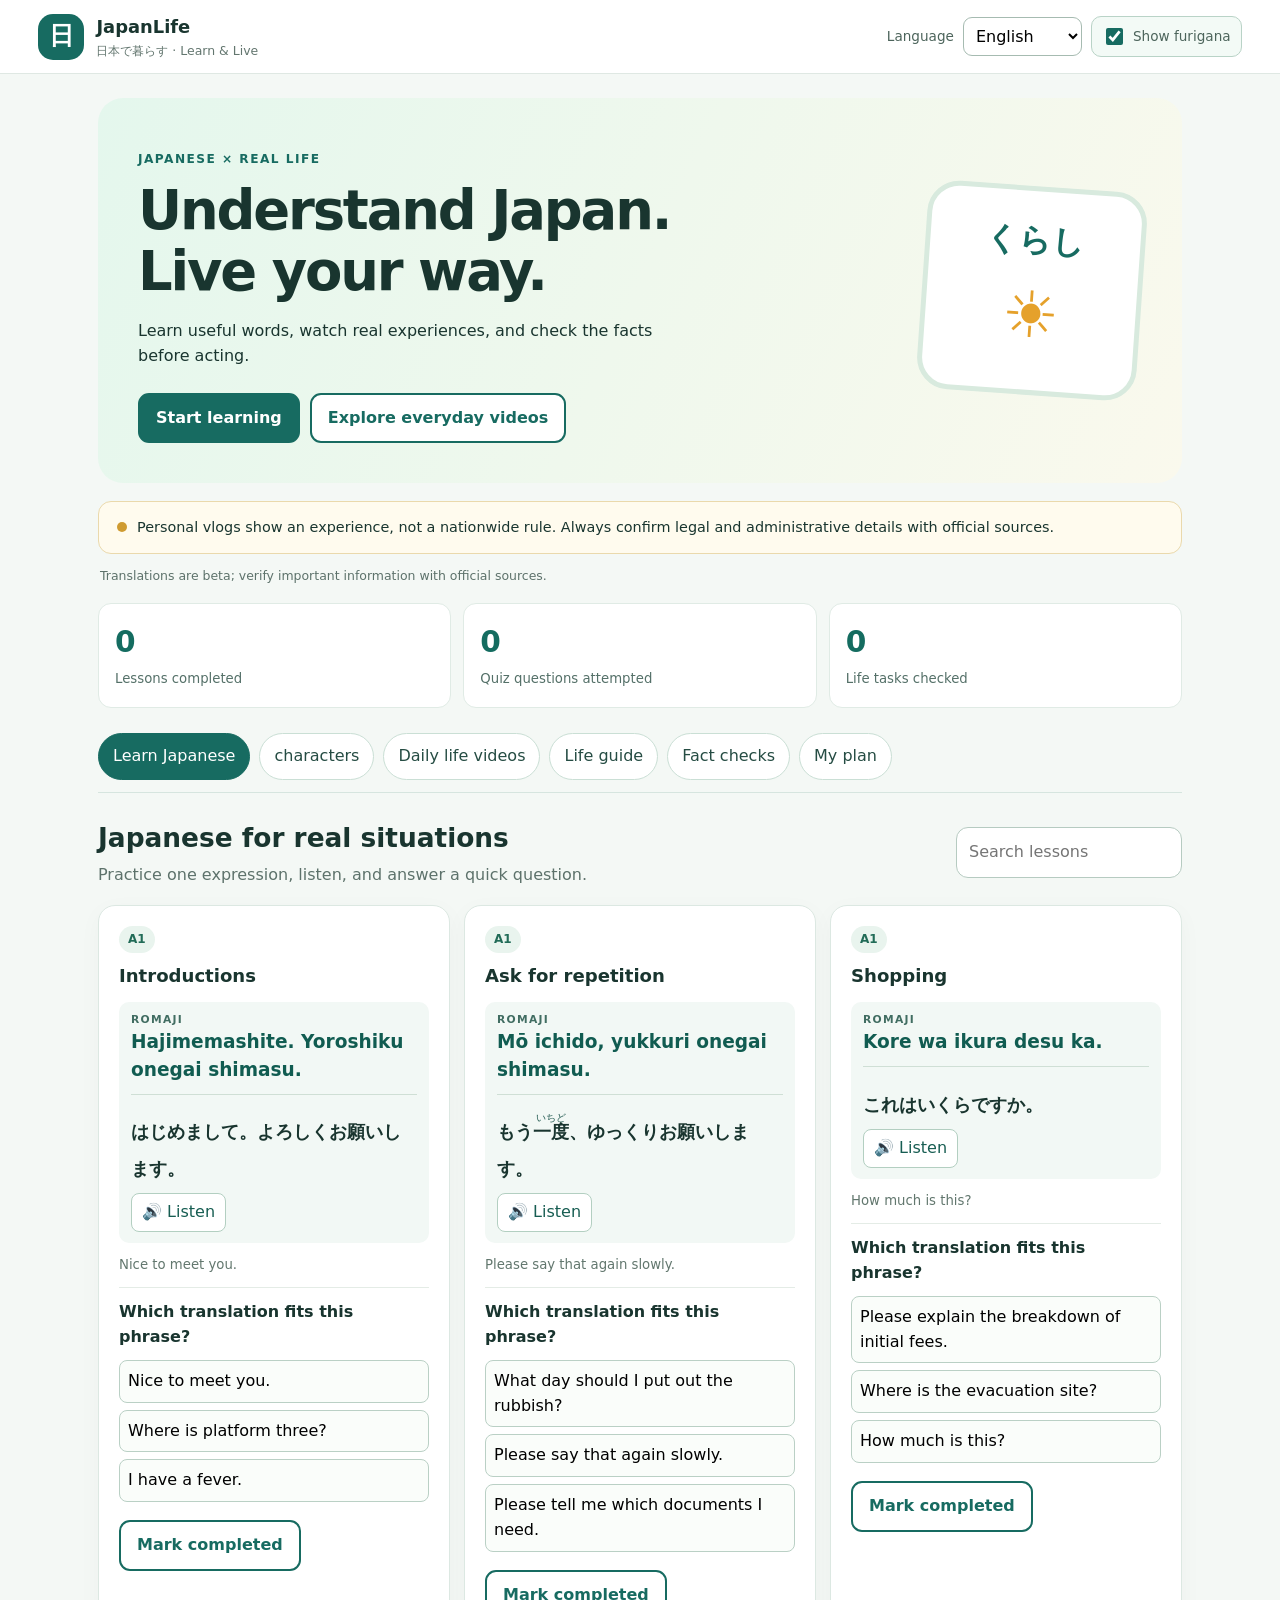
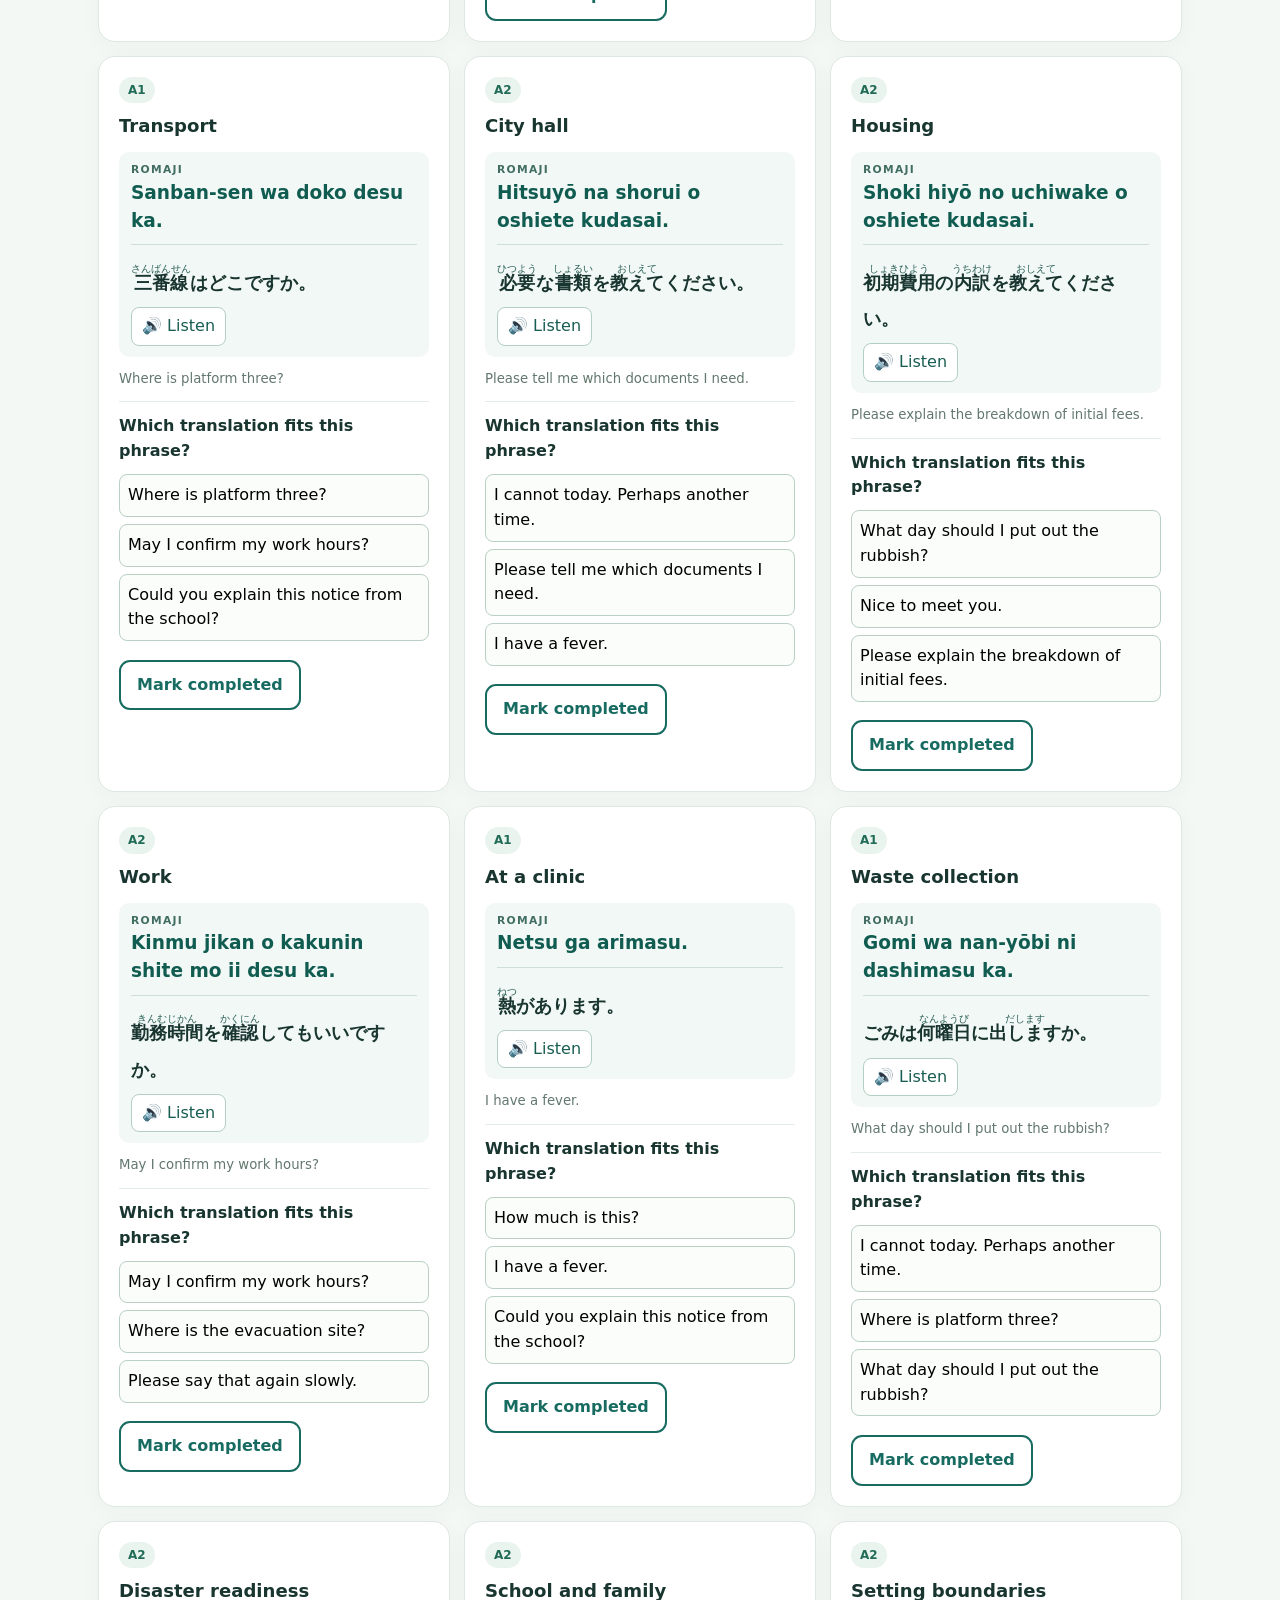
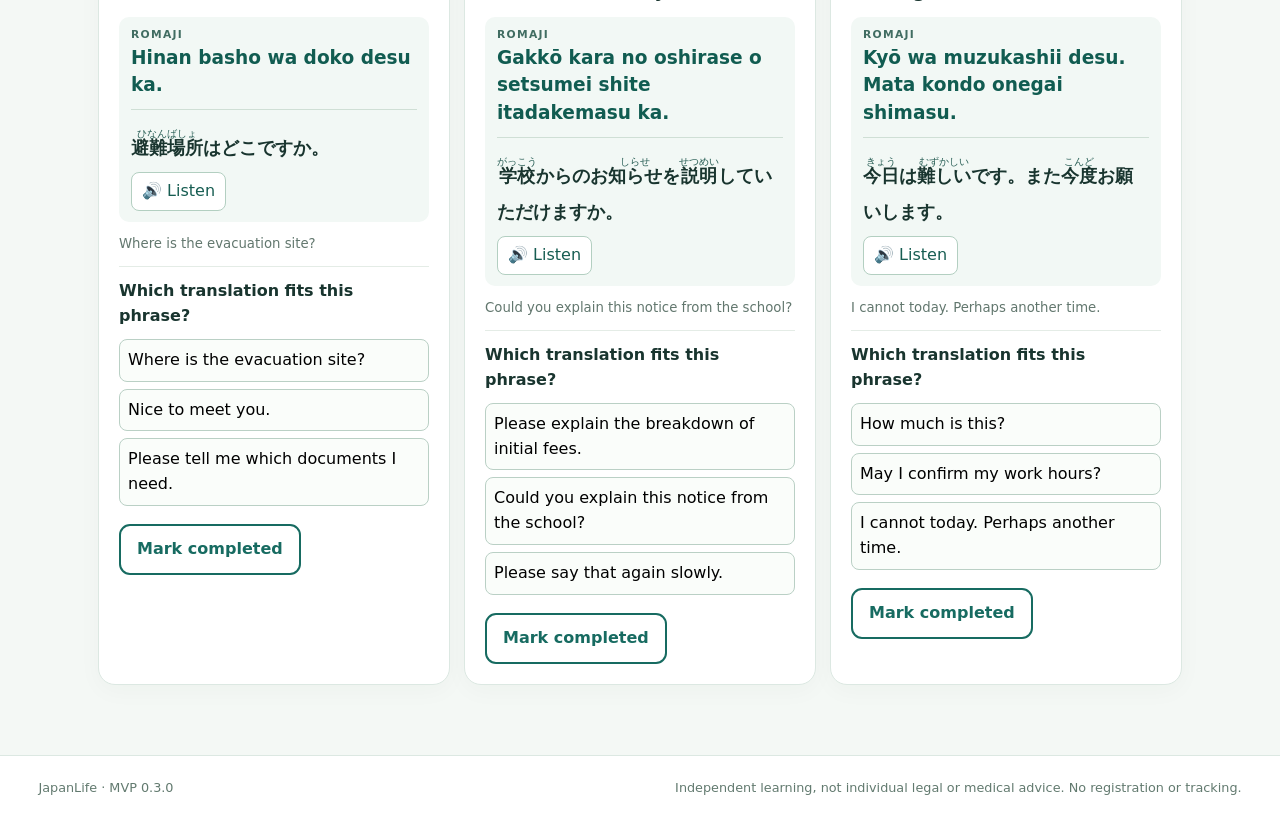
==== commit da046e1f: "Add three standalone Japanese writing apps to JapanLife launcher" ====
--- a/index.html
+++ b/index.html
@@ -15,16 +15,24 @@
 <p class="translation-notice" data-t="translationNotice">Translations are beta; verify important information with official sources.</p><div class="stats"><div><b id="completedCount">0</b><span data-t="completed">Lessons completed</span></div><div><b id="practiceCount">0</b><span data-t="practiced">Quiz questions attempted</span></div><div><b id="taskCount">0</b><span data-t="tasksDone">Life tasks checked</span></div></div>
 <nav class="tabs" aria-label="Features">
 <button data-view="learn" class="active" data-t="learn">Learn Japanese</button>
+<button data-view="characters" data-t="characters">Writing courses</button>
 <button data-view="videos" data-t="videos">Daily life videos</button>
 <button data-view="guides" data-t="guides">Life guide</button>
 <button data-view="facts" data-t="facts">Fact checks</button>
 <button data-view="plan" data-t="plan">My plan</button>
 </nav>
+
+<section id="view-characters" class="view" hidden><div class="heading"><div><h2 data-t="charactersTitle">Learn the Japanese writing systems</h2><p data-t="charactersDesc">Three separate mini-apps, each with lessons, listening, quizzes and tracing practice.</p></div></div>
+<div class="cards">
+<article class="card"><span class="pill">46 +</span><h3 data-t="hiraganaTitle">Hiragana · ひらがな</h3><p data-t="hiraganaDesc">Start reading Japanese with core sounds, voiced forms and combinations.</p><div class="links"><a class="subject-link" data-subject="hiragana" href="./subjects/hiragana/index.html" data-t="openCourse">Open course ↗</a></div></article>
+<article class="card"><span class="pill">46 +</span><h3 data-t="katakanaTitle">Katakana · カタカナ</h3><p data-t="katakanaDesc">Recognize names, menus and borrowed words.</p><div class="links"><a class="subject-link" data-subject="katakana" href="./subjects/katakana/index.html" data-t="openCourse">Open course ↗</a></div></article>
+<article class="card"><span class="pill">50</span><h3 data-t="kanjiTitle">Kanji · 漢字</h3><p data-t="kanjiDesc">Learn kanji through common words, context and their actual readings.</p><div class="links"><a class="subject-link" data-subject="kanji" href="./subjects/kanji/index.html" data-t="openCourse">Open course ↗</a></div></article>
+</div></section>
 <section id="view-learn" class="view"><div class="heading"><div><h2 data-t="learnTitle">Japanese for real situations</h2><p data-t="learnDesc">Practice one expression, listen, and answer a quick question.</p></div><input id="search" type="search" data-placeholder="search" placeholder="Search a topic" aria-label="Search lessons"></div><div id="lessonCards" class="cards"></div></section>
 <section id="view-videos" class="view" hidden><div class="heading"><div><h2 data-t="videoTitle">Life, as residents experience it</h2><p data-t="videoDesc">Observe the experience, practice a phrase, then check an official reference. Video links open YouTube only when selected.</p></div></div><div id="videoCards" class="cards"></div></section>
 <section id="view-guides" class="view" hidden><div class="heading"><div><h2 data-t="guideTitle">Know what to verify</h2><p data-t="guideDesc">Rules, contracts and social customs are different. Go to the original source for details.</p></div></div><div id="guideCards" class="cards"></div></section>
 <section id="view-facts" class="view" hidden><div class="heading"><div><h2 data-t="factsTitle">Check before you worry</h2><p data-t="factsDesc">Replace a scary generalization with a specific verification step.</p></div></div><div id="factCards" class="cards"></div></section>
 <section id="view-plan" class="view" hidden><div class="heading"><div><h2 data-t="planTitle">My first steps</h2><p data-t="planDesc">A simple local checklist. Different residents have different obligations.</p></div></div><div id="taskCards" class="checklist"></div><div class="manage"><button id="export" class="outline" data-t="export">Export progress</button><button id="reset" class="outline danger" data-t="reset">Reset progress</button></div></section>
 </main>
-<footer><span>JapanLife · MVP 0.2.1</span><span data-t="foot">Independent learning, not individual legal or medical advice. No registration or tracking.</span></footer>
+<footer><span>JapanLife · MVP 0.3.0</span><span data-t="foot">Independent learning, not individual legal or medical advice. No registration or tracking.</span></footer>
 <script src="./i18n.js" defer></script><script src="./furigana.js" defer></script><script src="./app.js" defer></script></body></html>
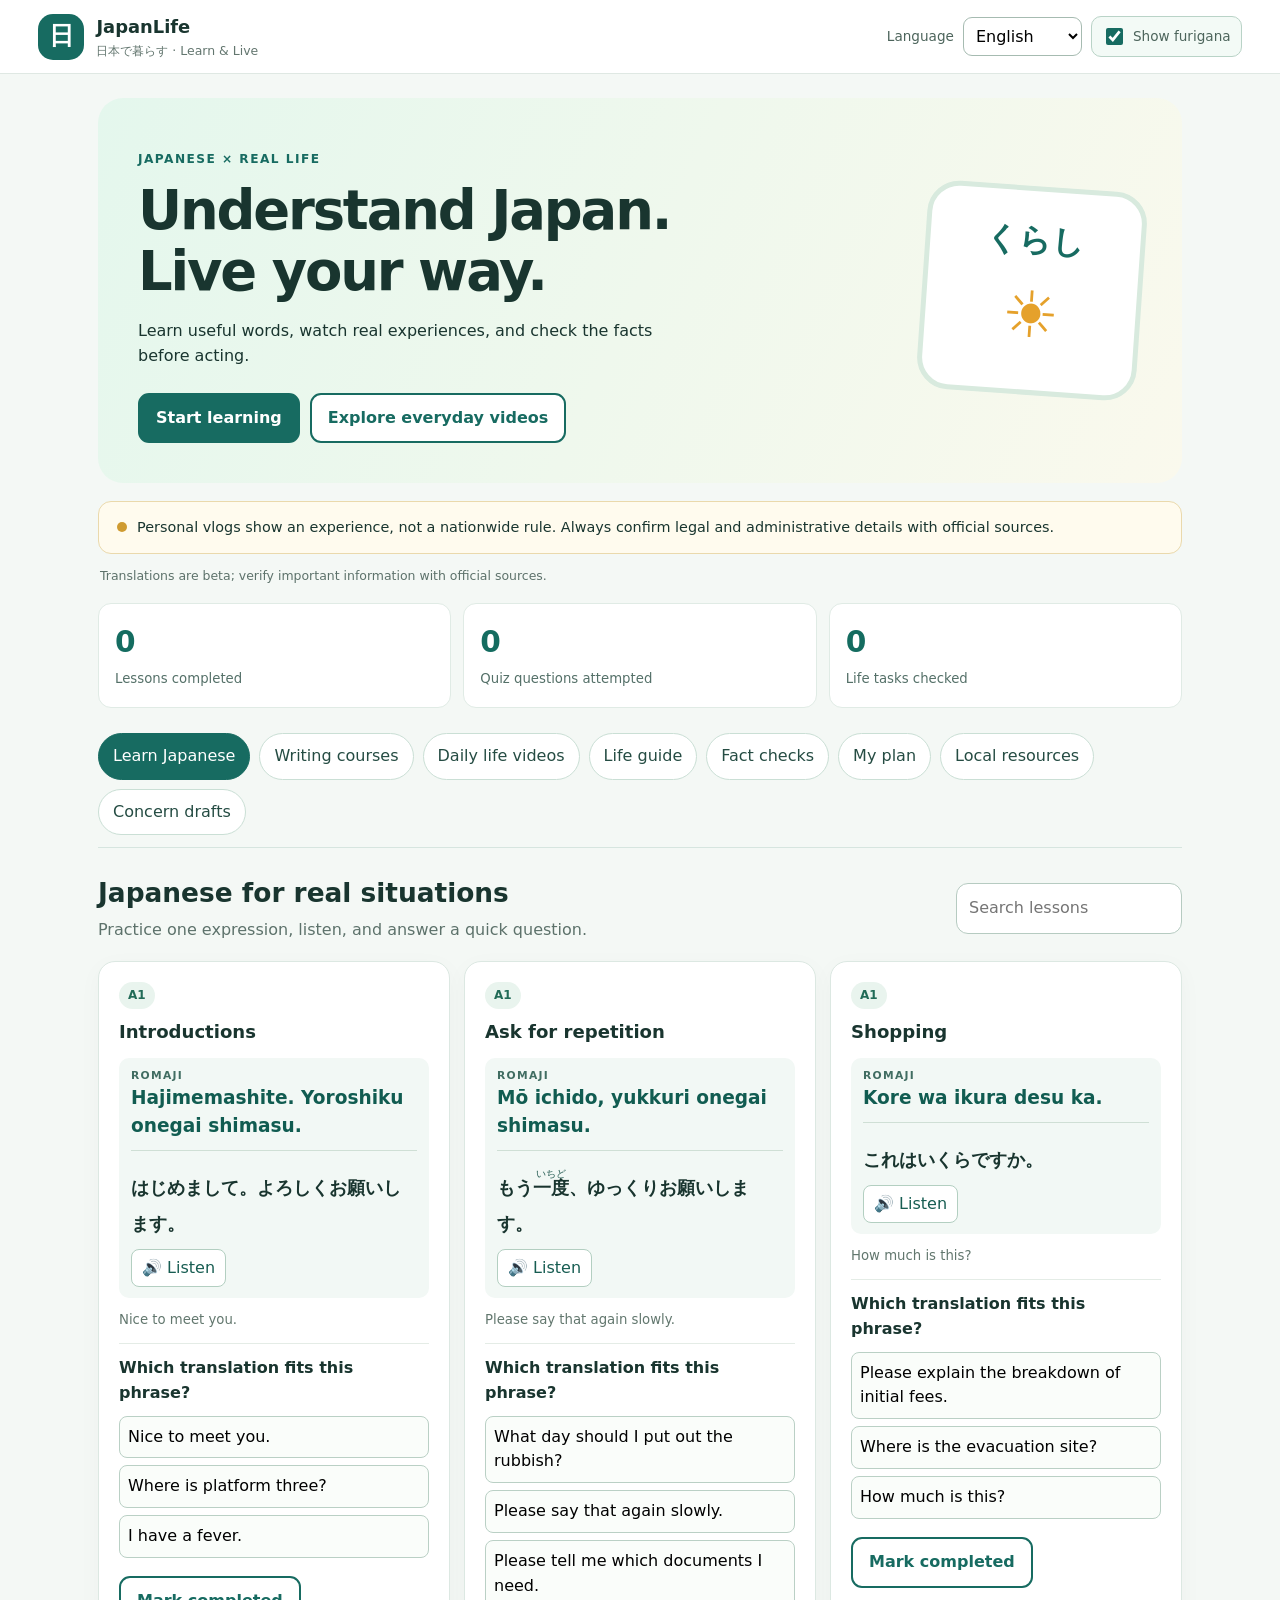
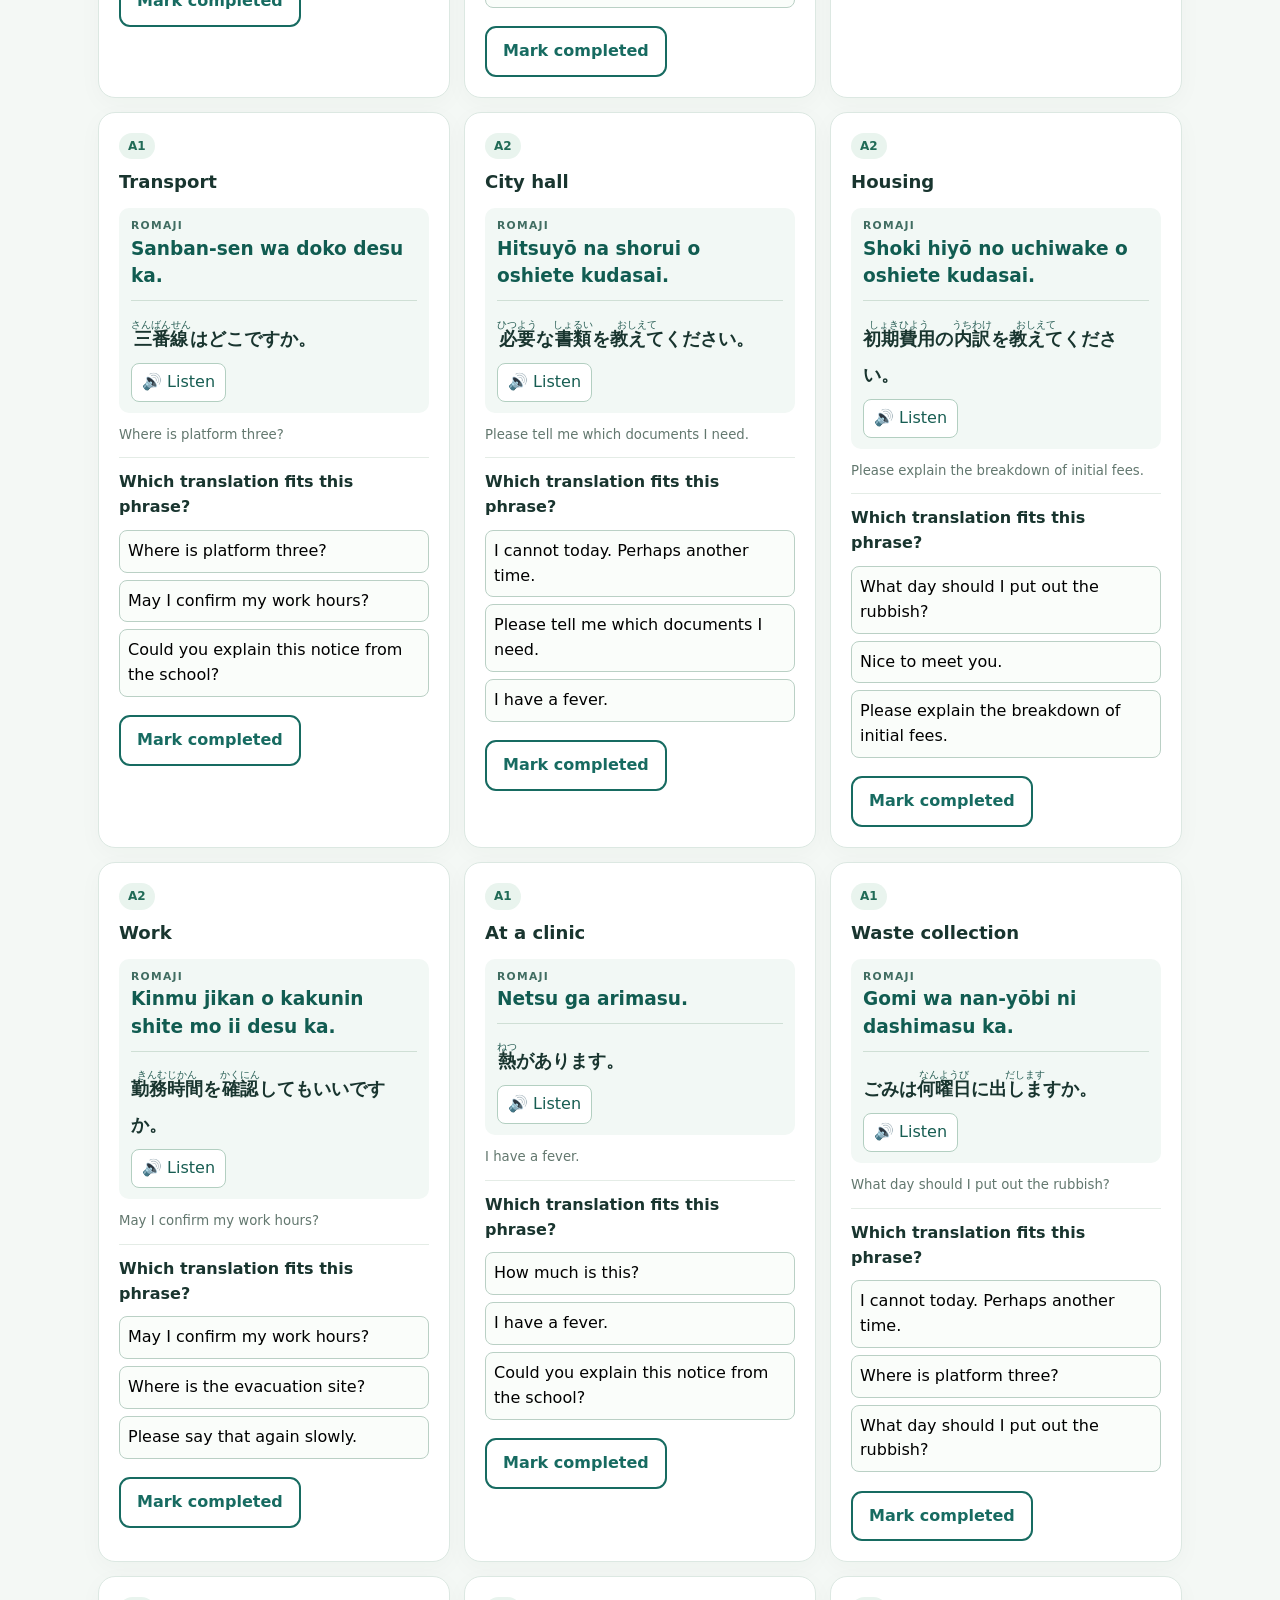
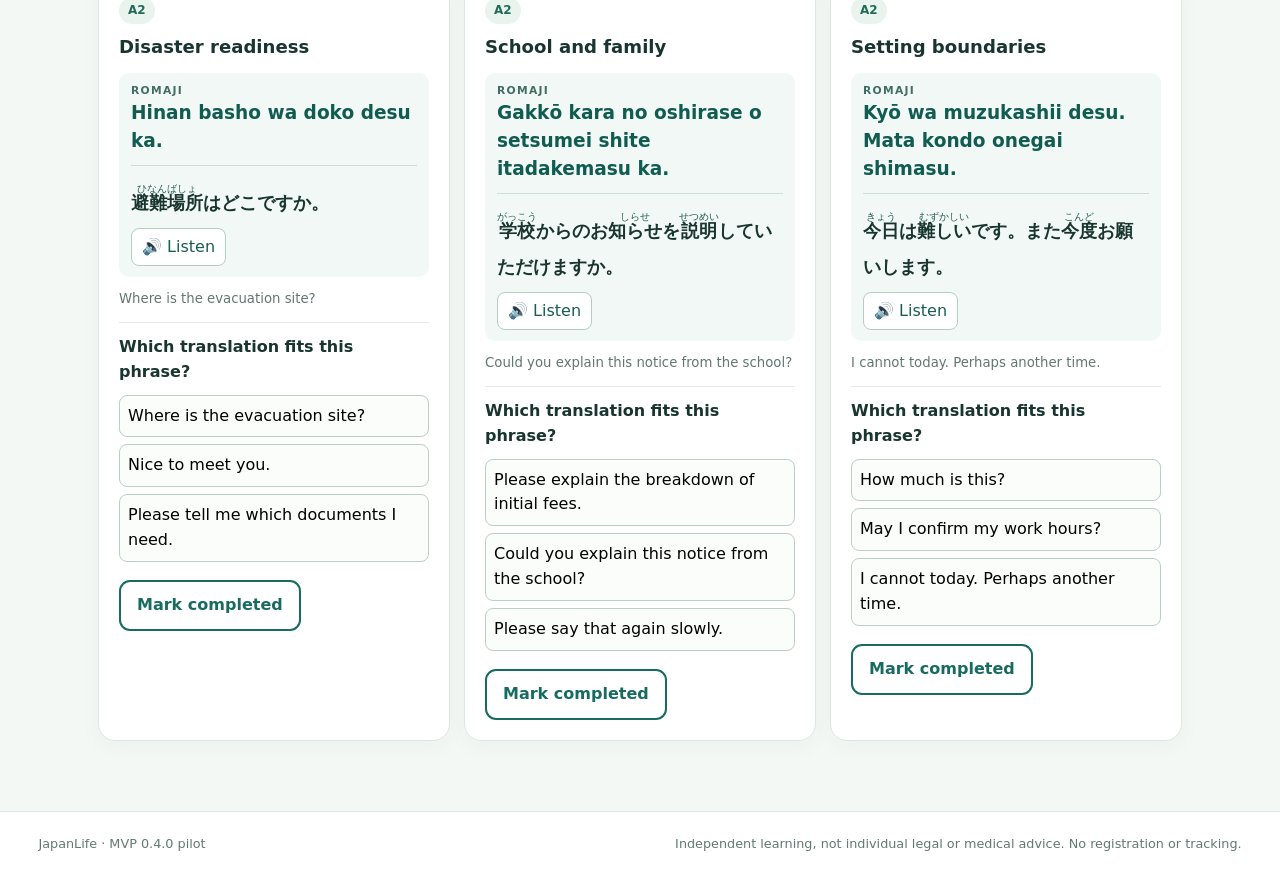
==== commit 18e71968: "feat: load Local and Voice in web app" ====
--- a/index.html
+++ b/index.html
@@ -3,7 +3,7 @@
 <meta charset="utf-8"><meta name="viewport" content="width=device-width, initial-scale=1">
 <meta name="theme-color" content="#14645c">
 <meta name="description" content="Learn everyday Japanese, see foreign residents' real experiences, and verify practical information about life in Japan.">
-<link rel="manifest" href="./manifest.webmanifest"><link rel="stylesheet" href="./styles.css">
+<link rel="manifest" href="./manifest.webmanifest"><link rel="stylesheet" href="./styles.css"><link rel="stylesheet" href="./community.css">
 <title>JapanLife | 日本で暮らす</title>
 </head><body>
 <a href="#main" class="skip">Skip to content</a>
@@ -34,5 +34,5 @@
 <section id="view-facts" class="view" hidden><div class="heading"><div><h2 data-t="factsTitle">Check before you worry</h2><p data-t="factsDesc">Replace a scary generalization with a specific verification step.</p></div></div><div id="factCards" class="cards"></div></section>
 <section id="view-plan" class="view" hidden><div class="heading"><div><h2 data-t="planTitle">My first steps</h2><p data-t="planDesc">A simple local checklist. Different residents have different obligations.</p></div></div><div id="taskCards" class="checklist"></div><div class="manage"><button id="export" class="outline" data-t="export">Export progress</button><button id="reset" class="outline danger" data-t="reset">Reset progress</button></div></section>
 </main>
-<footer><span>JapanLife · MVP 0.3.0</span><span data-t="foot">Independent learning, not individual legal or medical advice. No registration or tracking.</span></footer>
-<script src="./i18n.js" defer></script><script src="./furigana.js" defer></script><script src="./app.js" defer></script></body></html>+<footer><span>JapanLife · MVP 0.4.0 pilot</span><span data-t="foot">Independent learning, not individual legal or medical advice. No registration or tracking.</span></footer>
+<script src="./i18n.js" defer></script><script src="./furigana.js" defer></script><script src="./app.js" defer></script><script src="./community.js" defer></script></body></html>
--- a/community.css
+++ b/community.css
@@ -0,0 +1,12 @@
+/* JapanLife Local / Voice pilot */
+.community-field-label{display:flex;flex-direction:column;align-items:flex-start;gap:6px;max-width:740px;margin:16px 0;color:#234d43;font-weight:650}
+.community-select,.community-textarea{width:100%;border:1px solid #a9c4b9;border-radius:10px;padding:11px 12px;font:inherit;color:#19352f;background:#fff}
+.community-select{max-width:480px}.community-textarea{min-height:98px;resize:vertical}
+.community-select:focus-visible,.community-textarea:focus-visible{outline:3px solid #c88628;outline-offset:2px}
+.community-safety{max-width:860px;background:#fffbee;border:1px solid #e8d39e;border-radius:12px;padding:10px 17px;margin:14px 0 20px}
+.community-safety p{margin:8px 0}.community-form{max-width:800px}.community-form button{margin:4px 0 8px}
+.community-status{min-height:1.5em;font-weight:650;color:#185b4c}.community-notice{color:#4f6a60;font-size:.9rem}
+.community-drafts{display:grid;grid-template-columns:repeat(auto-fit,minmax(min(100%,300px),1fr));gap:12px;margin:15px 0 22px}
+.community-drafts .card p{white-space:pre-wrap;overflow-wrap:anywhere}.community-drafts .card button{margin-top:10px}
+#view-local .card .links a{display:inline-block}
+@media(max-width:670px){.community-field-label{max-width:100%}.community-select{max-width:100%}}
